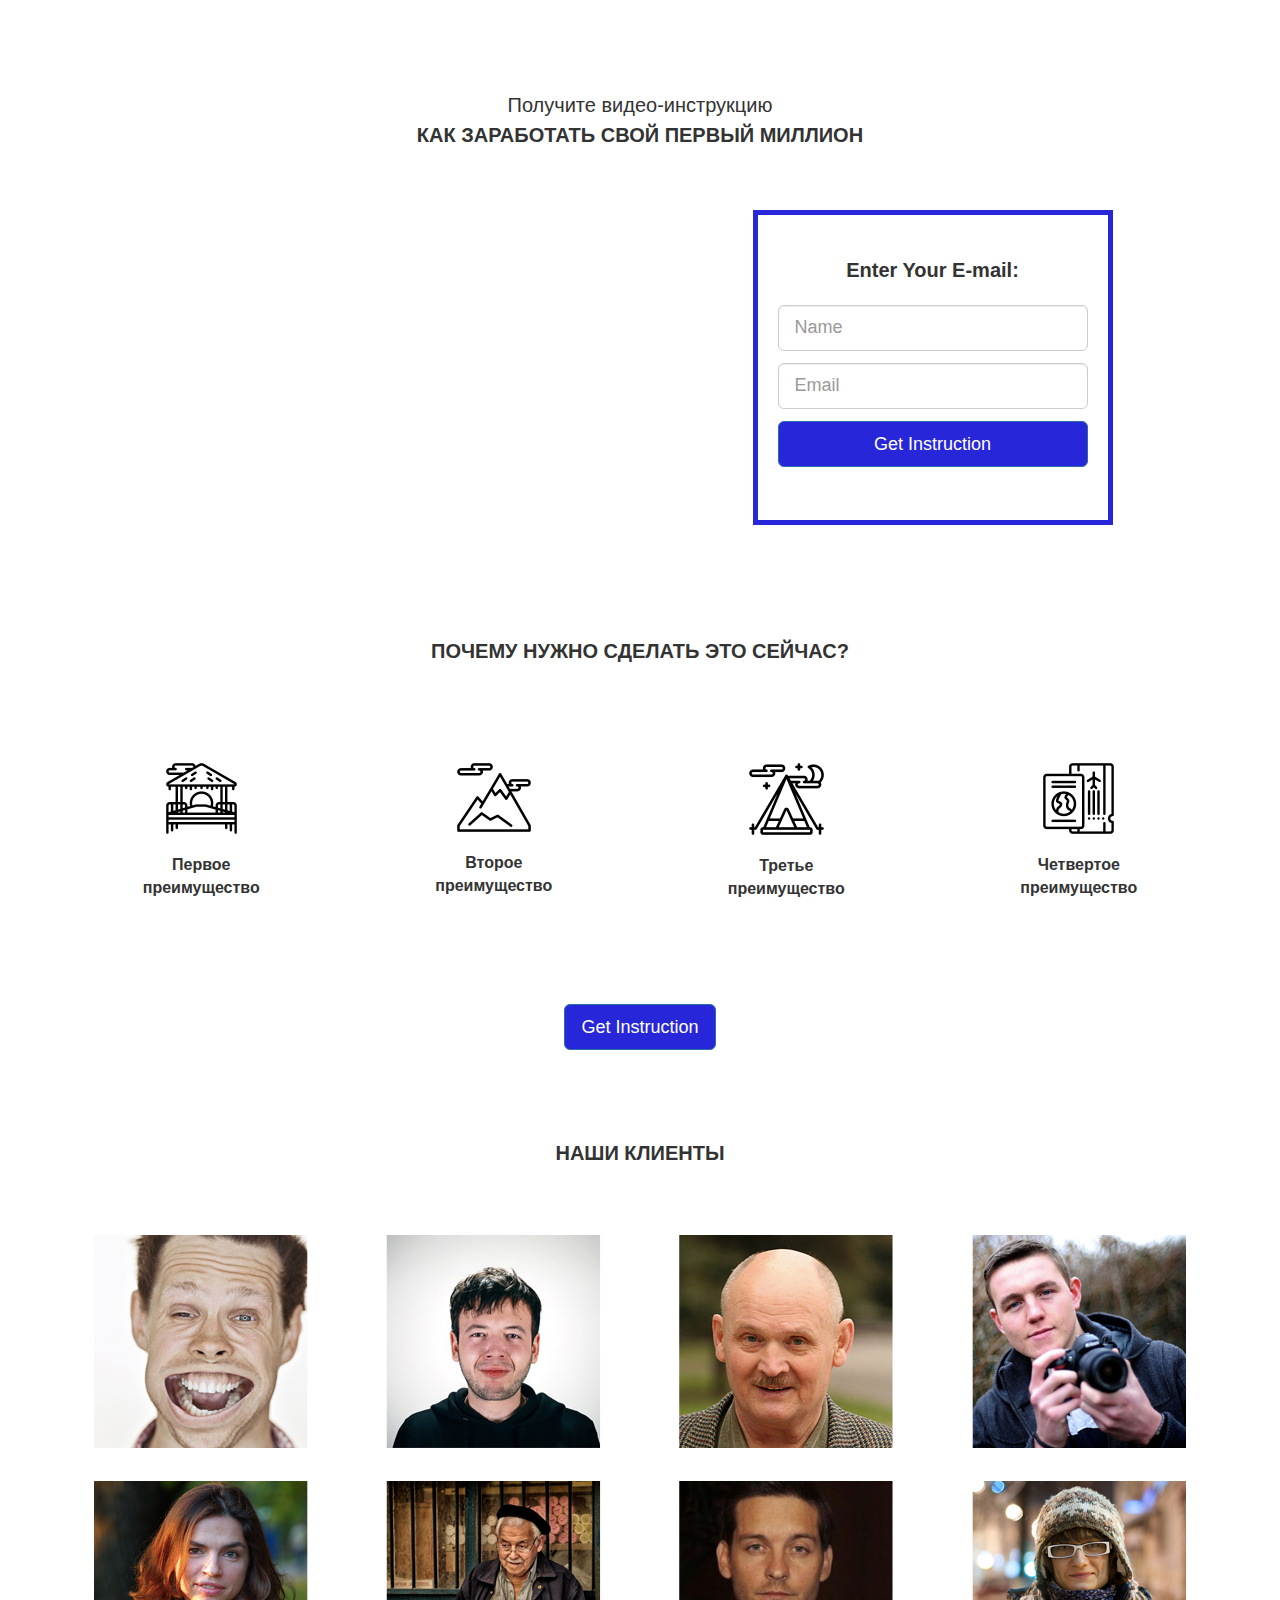
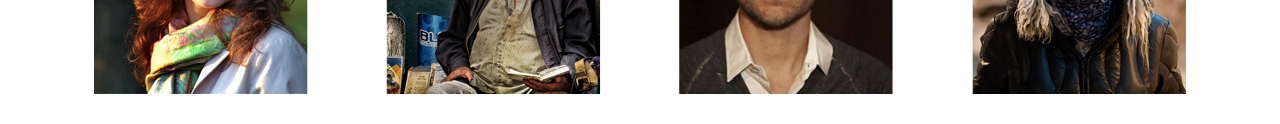
==== page_1/index.html @ d1ea7de1 "Page_1 is uploaded" ====
<!DOCTYPE html>
<html lang="en">
<head>
	<meta charset="UTF-8">
	<meta name="viewport" content="width=device-width, initial-scale=1">
	<title>Document</title>
	<link rel="stylesheet" href="css/bootstrap.css">
	<link rel="stylesheet" href="css/style.css">
</head>
<body>
	
	<div class="section">
		<div class="container">
			<div class="row">
				<div class="col-lg-6 col-lg-offset-3">
					<h1 class="header text-center">
						<span>Получите видео-инструкцию</span>
						<strong class="text-uppercase">Как заработать свой первый миллион</strong>
					</h1>
				</div>
			</div>
			<div class="row">
				<div class="col-lg-6 col-lg-offset-1 col-md-8 col-md-offset-2">
					<div class="video">
						<iframe width="100%" height="315" src="https://www.youtube.com/embed/FFzNBHdoaFw" frameborder="0" allow="autoplay; encrypted-media" allowfullscreen></iframe>
					</div>
				</div>
				<div class="col-lg-4 col-lg-offset-0 col-md-8 col-md-offset-2">
					<div class="form">
						<p class="form-header text-center">Enter Your E-mail:</p>
						<form action="">
							<input type="text" class="form-control input-lg" placeholder="Name">
							<input type="text" class="form-control input-lg" placeholder="Email">
							<button class="btn btn-primary btn-lg btn-block form-btn">Get Instruction</button>
						</form>
					</div>
				</div>
			</div>
		</div>
	</div>

	<div class="section">
		<div class="container">
		<div class="row">
			<div class="col-lg-12 col-md-12 col-sm-12 col-xs-12">
				<h2 class="section-header text-uppercase text-center">Почему нужно сделать это сейчас?</h2>
			</div>
		</div>
		<div class="feature text-center">
			<div class="row">
				<div class="col-lg-3 col-md-6">
					<div class="feature-box">
						<img src="img/1.png" alt="1 feature">
						<p>Первое <br>преимущество</p>
					</div>
				</div>
				<div class="col-lg-3 col-md-6">
					<div class="feature-box">
						<img src="img/2.png" alt="2 feature">
						<p>Второе <br>преимущество</p>
					</div>
				</div>
				<div class="col-lg-3 col-md-6">
					<div class="feature-box">
						<img src="img/3.png" alt="3 feature">
						<p>Третье <br>преимущество</p>
					</div>
				</div>
				<div class="col-lg-3 col-md-6">
					<div class="feature-box">
						<img src="img/4.png" alt="4 feature">
						<p>Четвертое <br>преимущество</p>
					</div>
				</div>
			</div>
		</div>
		<button class="btn btn-primary btn-lg center-block form-btn">Get Instruction</button>
		</div>
	</div>

	<div class="section">
		<div class="container">
			<div class="row">
				<div class="col-lg-12 col-md-12 col-sm-12 col-xs-12">
					<h2 class="clients-header text-uppercase text-center">Наши клиенты</h2>
				</div>
			</div>
			<div class="row">
				<div class="col-lg-3 col-md-6 col-sm-9 col-xs-12 text-center">
					<div class="client-box"><img src="img/1_p.png" alt=""></div>
				</div>
				<div class="col-lg-3 col-md-6 col-sm-9 col-xs-12 text-center">
					<div class="client-box"><img src="img/2_p.png" alt=""></div>
				</div>
				<div class="col-lg-3 col-md-6 col-sm-9 col-xs-12 text-center">
					<div class="client-box"><img src="img/3_p.png" alt=""></div>
				</div>
				<div class="col-lg-3 col-md-6 col-sm-9 col-xs-12 text-center">
					<div class="client-box"><img src="img/4_p.png" alt=""></div>
				</div>
			</div>
			<div class="row">
				<div class="col-lg-3 col-md-6 col-sm-9 col-xs-12 text-center">
					<div class="client-box"><img src="img/5_p.png" alt=""></div>
				</div>
				<div class="col-lg-3 col-md-6 col-sm-9 col-xs-12 text-center">
					<div class="client-box"><img src="img/6_p.png" alt=""></div>
				</div>
				<div class="col-lg-3 col-md-6 col-sm-9 col-xs-12 text-center">
					<div class="client-box"><img src="img/7_p.png" alt=""></div>
				</div>
				<div class="col-lg-3 col-md-6 col-sm-9 col-xs-12 text-center">
					<div class="client-box"><img src="img/8_p.png" alt=""></div>
				</div>
			</div>
		</div>
	</div>

</body>
</html>
---- page_1/css/style.css ----
body {
	color: #333;
	font-family: Tahoma, sans-serif;
}

.header {
	font-size: 20px;
	line-height: 1.5;
	margin: 60px auto;
}

.header span {
	display: block;
}

.section {
	padding: 30px 0;
}

.form {
	border: 5px solid #2727d9;
	padding: 41px 20px;
}

.form input {
	margin-bottom: 12px;
}

.form-header, .section-header, .clients-header {
	font-size: 20px;
	font-weight: 900;
	margin-bottom: 20px;
}

.clients-header {
	margin-bottom: 38px;
}

.form-btn {
	margin: 12px auto;
	background-color: #2727d9;
}

.feature {
	margin: 81px auto;
}

.feature-box {
	height: 160px;
}

.client-box {
	margin-top: 33px;
}

.feature p {
	margin-top: 20px;
	font-size: 16px;
	font-weight: 700;
}

.video {
	margin-bottom: 30px;
}
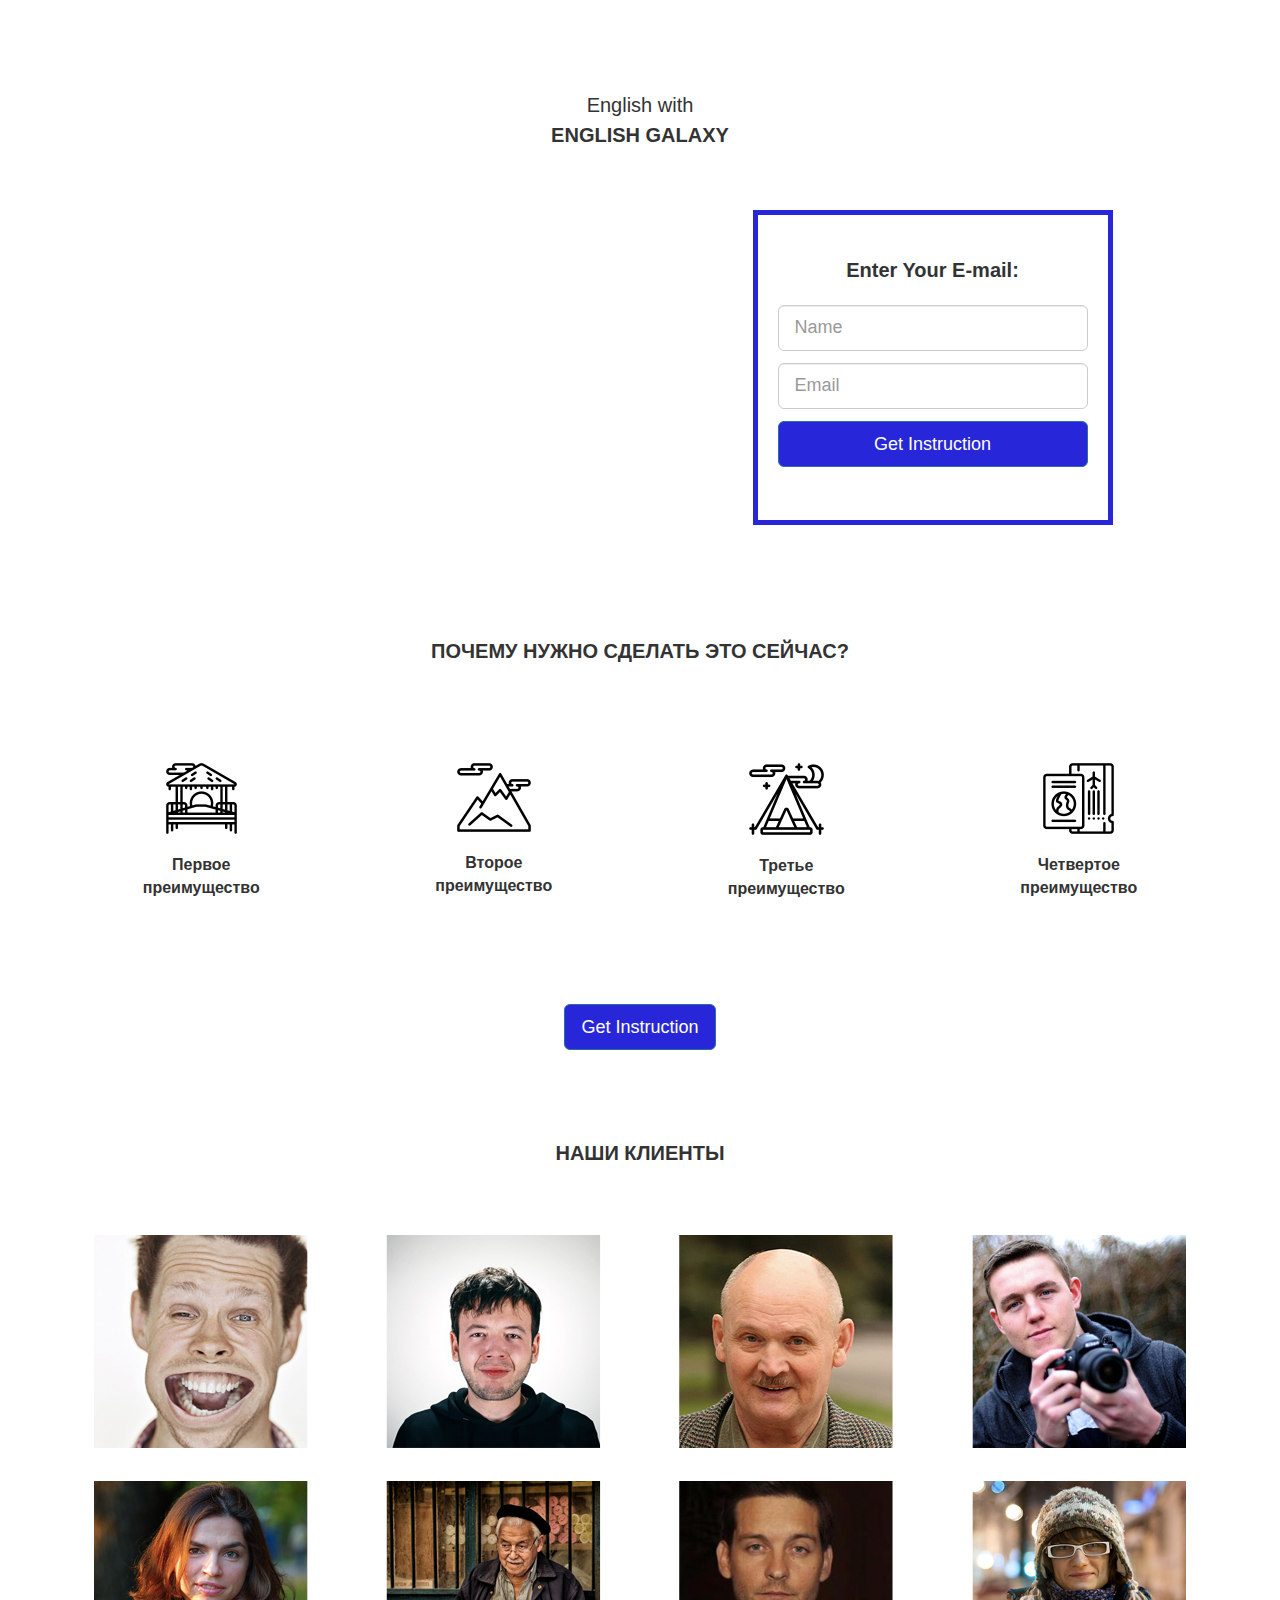
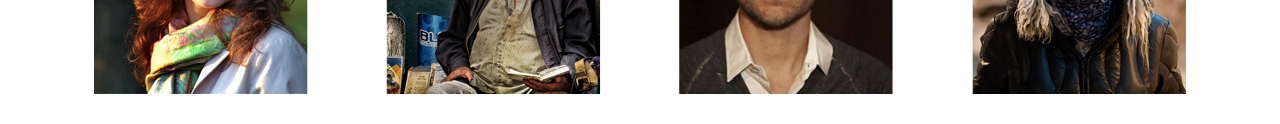
==== commit 09f9a8ee: "h1 is changed" ====
--- a/page_1/index.html
+++ b/page_1/index.html
@@ -14,8 +14,8 @@
 			<div class="row">
 				<div class="col-lg-6 col-lg-offset-3">
 					<h1 class="header text-center">
-						<span>Получите видео-инструкцию</span>
-						<strong class="text-uppercase">Как заработать свой первый миллион</strong>
+						<span>English with</span>
+						<strong class="text-uppercase">English Galaxy</strong>
 					</h1>
 				</div>
 			</div>
@@ -117,4 +117,4 @@
 	</div>
 
 </body>
-</html>+</html>
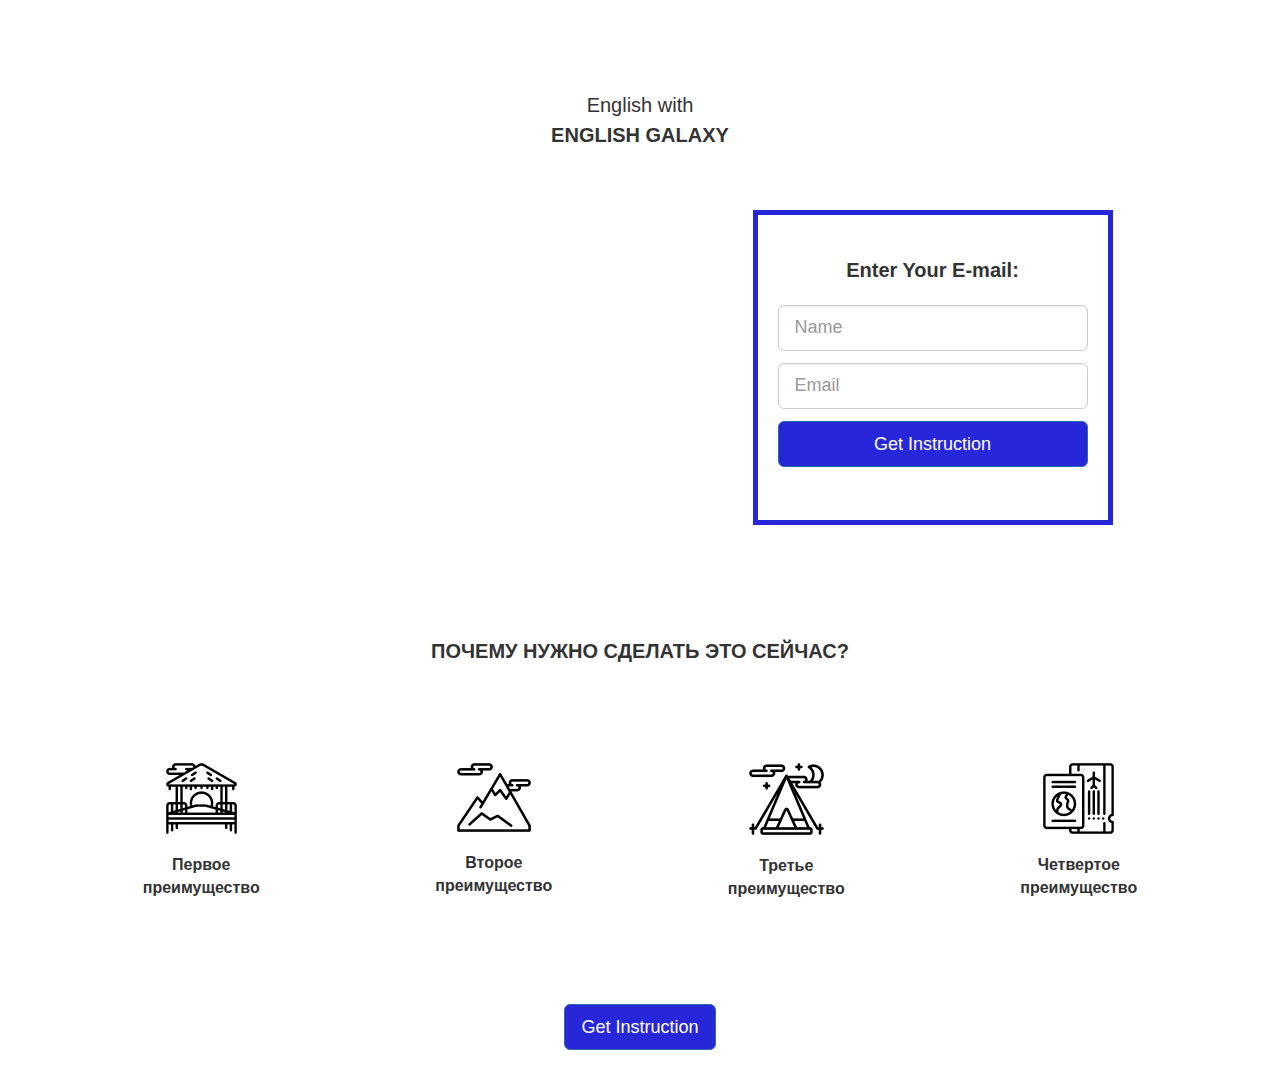
==== commit abb273cd: "Update index.html" ====
--- a/page_1/index.html
+++ b/page_1/index.html
@@ -78,7 +78,7 @@
 		</div>
 	</div>
 
-	<div class="section">
+	<!--<div class="section">
 		<div class="container">
 			<div class="row">
 				<div class="col-lg-12 col-md-12 col-sm-12 col-xs-12">
@@ -114,7 +114,7 @@
 				</div>
 			</div>
 		</div>
-	</div>
+	</div>-->
 
 </body>
 </html>
